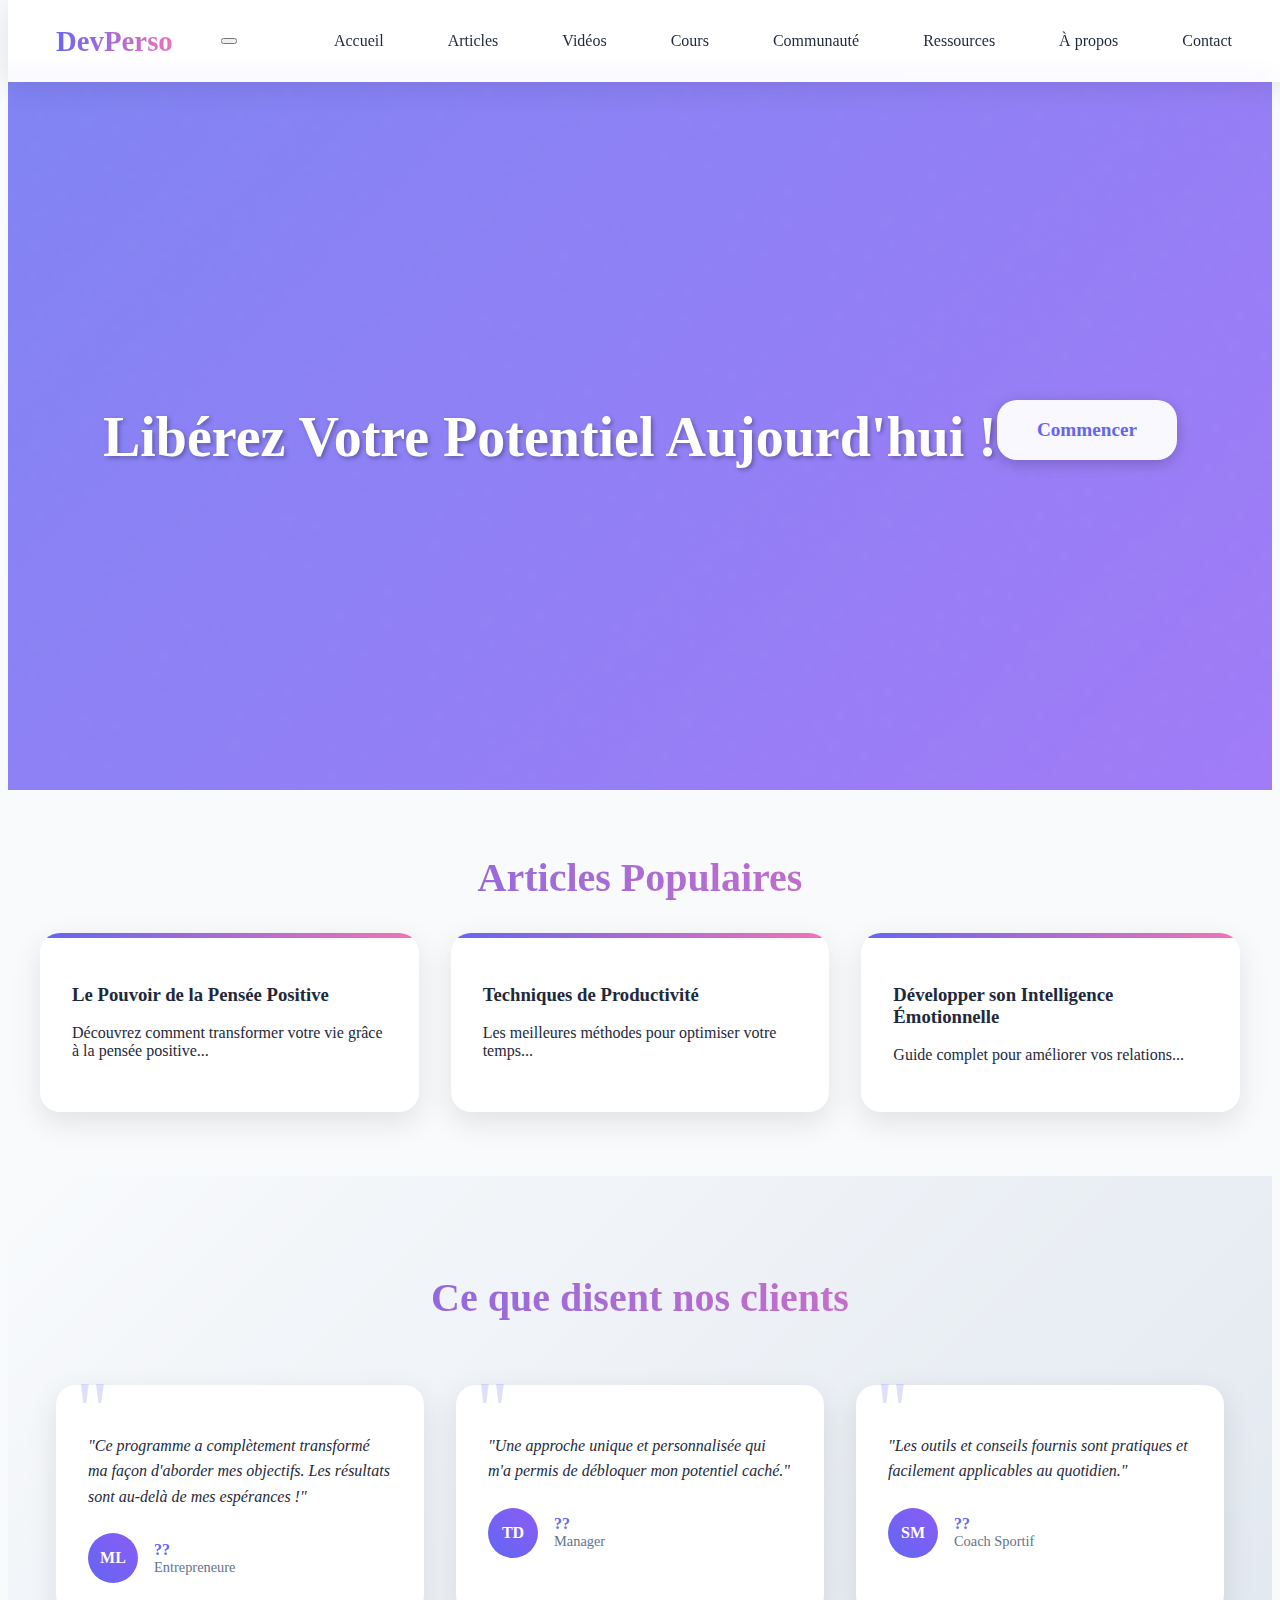
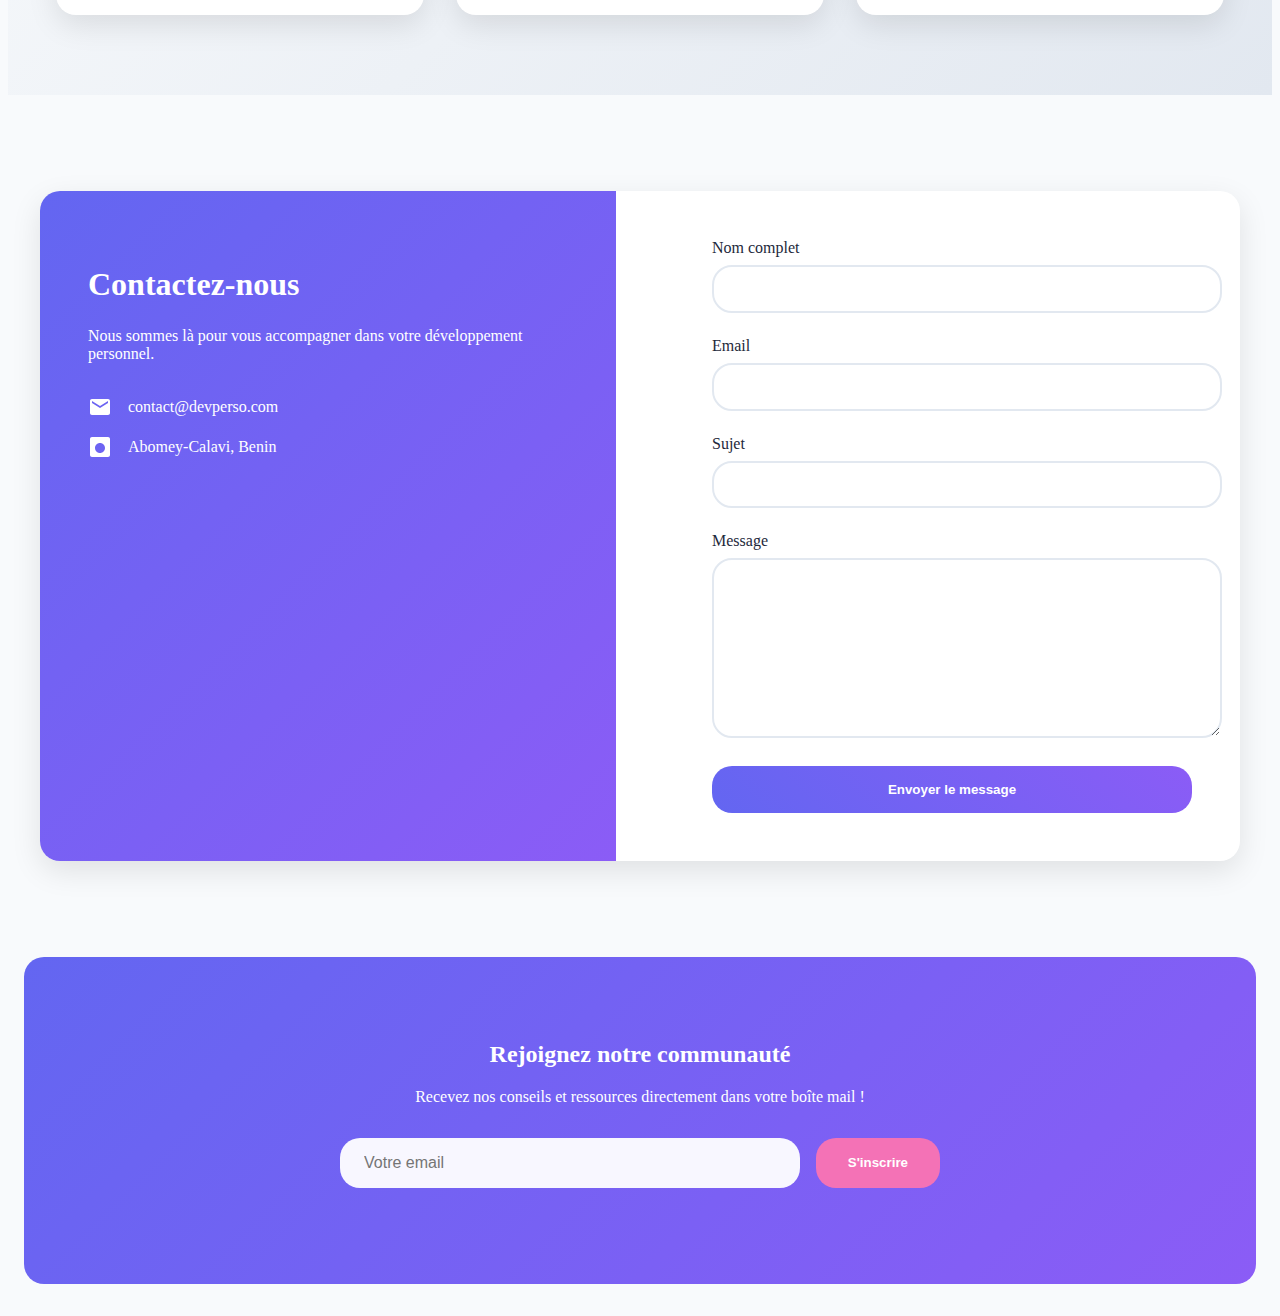
==== index.html @ 4ddbb0eb "Update and rename Fich.html to index.html" ====
<!DOCTYPE html>
<html lang="fr">
<head>
    <meta charset="UTF-8">
    <meta name="viewport" content="width=device-width, initial-scale=1.0">
    <title>Développement Personnel - Unique</title>
    <link rel="stylesheet" type="text/css" href="Style.css">
    <script type="Script.js" defer=""></script>
</head>
<body>
    <header>
        <div class="header-content">
            <a href="#" class="logo">DevPerso</a>
            <button class="hamburger">
                <span></span>
                <span></span>
                <span></span>
            </button>
            <nav>
                <ul>
                    <li><a href="#">Accueil</a></li>
                    <li><a href="#">Articles</a></li>
                    <li><a href="#">Vidéos</a></li>
                    <li><a href="#">Cours</a></li>
                    <li><a href="#">Communauté</a></li>
                    <li><a href="#">Ressources</a></li>
                    <li><a href="#">À propos</a></li>
                    <li><a href="#">Contact</a></li>
                </ul>
            </nav>
        </div>
    </header>

    <main>
        <section class="banner">
            <h1>Libérez Votre Potentiel Aujourd'hui !</h1>
            <a href="#" class="cta-button">Commencer</a>
        </section>

        <section class="featured-section">
            <h2>Articles Populaires</h2>
            <div class="featured-grid">
                <article class="featured-item">
                    <h3>Le Pouvoir de la Pensée Positive</h3>
                    <p>Découvrez comment transformer votre vie grâce à la pensée positive...</p>
                </article>
                <article class="featured-item">
                    <h3>Techniques de Productivité</h3>
                    <p>Les meilleures méthodes pour optimiser votre temps...</p>
                </article>
                <article class="featured-item">
                    <h3>Développer son Intelligence Émotionnelle</h3>
                    <p>Guide complet pour améliorer vos relations...</p>
                </article>
            </div>
        </section>

    </main>
    <!-- Skip Link for Keyboard Navigation -->
    <a href="#main-content" class="skip-link">Passer au contenu principal</a>

    <!-- Previous header and banner content -->

    <main id="main-content">
        <!-- Previous sections -->

        <!-- Testimonials Section -->
        <section class="testimonials" aria-label="Témoignages">
            <div class="testimonials-container">
                <h2>Ce que disent nos clients</h2>
                <div class="testimonials-grid">
                    <article class="testimonial-card">
                        <p class="testimonial-content">
                            "Ce programme a complètement transformé ma façon d'aborder mes objectifs. Les résultats sont au-delà de mes espérances !"
                        </p>
                        <div class="testimonial-author">
                            <div class="author-avatar">ML</div>
                            <div class="author-info">
                                <h4>??</h4>
                                <p>Entrepreneure</p>
                            </div>
                        </div>
                    </article>

                    <article class="testimonial-card">
                        <p class="testimonial-content">
                            "Une approche unique et personnalisée qui m'a permis de débloquer mon potentiel caché."
                        </p>
                        <div class="testimonial-author">
                            <div class="author-avatar">TD</div>
                            <div class="author-info">
                                <h4>??</h4>
                                <p>Manager</p>
                            </div>
                        </div>
                    </article>

                    <article class="testimonial-card">
                        <p class="testimonial-content">
                            "Les outils et conseils fournis sont pratiques et facilement applicables au quotidien."
                        </p>
                        <div class="testimonial-author">
                            <div class="author-avatar">SM</div>
                            <div class="author-info">
                                <h4>??</h4>
                                <p>Coach Sportif</p>
                            </div>
                        </div>
                    </article>
                </div>
            </div>
        </section>

        <!-- Contact Section -->
        <section class="contact-section" aria-label="Contact">
            <div class="contact-container">
                <div class="contact-info">
                    <h2>Contactez-nous</h2>
                    <p>Nous sommes là pour vous accompagner dans votre développement personnel.</p>
                    
                    <div class="contact-details">
                        <div class="contact-item">
                            <svg aria-hidden="true" viewBox="0 0 24 24">
                                <path d="M20 4H4c-1.1 0-1.99.9-1.99 2L2 18c0 1.1.9 2 2 2h16c1.1 0 2-.9 2-2V6c0-1.1-.9-2-2-2zm0 4l-8 5-8-5V6l8 5 8-5v2z"/>
                            </svg>
                            <span>contact@devperso.com</span>
                        </div>
                        <div class="contact-item">
                            <svg aria-hidden="true" viewBox="0 0 24 24">
                                <path d="M20 2H4c-1.1 0-2 .9-2 2v16c0 1.1.9 2 2 2h16c1.1 0 2-.9 2-2V4c0-1.1-.9-2-2-2zm-8 16c-2.8 0-5-2.2-5-5s2.2-5 5-5 5 2.2 5 5-2.2 5-5 5z"/>
                            </svg>
                            <span>Abomey-Calavi, Benin</span>
                        </div>
                    </div>
                </div>

                <form class="contact-form" action="#" method="POST">
                    <div class="form-group">
                        <label for="name">Nom complet</label>
                        <input type="text" id="name" name="name" required 
                               aria-required="true">
                    </div>
                    
                    <div class="form-group">
                        <label for="email">Email</label>
                        <input type="email" id="email" name="email" required 
                               aria-required="true">
                    </div>

                    <div class="form-group">
                        <label for="subject">Sujet</label>
                        <input type="text" id="subject" name="subject" required 
                               aria-required="true">
                    </div>

                    <div class="form-group">
                        <label for="message">Message</label>
                        <textarea id="message" name="message" required 
                                  aria-required="true"></textarea>
                    </div>

                    <button type="submit" class="submit-btn">Envoyer le message</button>
                </form>
            </div>
        </section>
    </main>
    <section class="newsletter">
            <h2>Rejoignez notre communauté</h2>
            <p>Recevez nos conseils et ressources directement dans votre boîte mail !</p>
            <form>
                <input type="email" placeholder="Votre email">
                <button type="submit">S'inscrire</button>
            </form>
        </section>
</body>
</html>
---- Style.css ----
{
            margin: 0;
            padding: 0;
            box-sizing: border-box;
            font-family: 'Segoe UI', Tahoma, Geneva, Verdana, sans-serif;
        }

        :root {
            --primary-color: #6366f1;
            --secondary-color: #8b5cf6;
            --accent-color: #f472b6;
            --border-radius: 20px;
        }

        body {
            background-color: #f8fafc;
            color: #1e293b;
        }

        /* Header styles */
        header {
            background: rgba(255, 255, 255, 0.95);
            backdrop-filter: blur(10px);
            box-shadow: 0 4px 30px rgba(0, 0, 0, 0.1);
            position: fixed;
            width: 100%;
            top: 0;
            z-index: 1000;
        }

        .header-content {
            max-width: 1200px;
            margin: 0 auto;
            padding: 1rem;
            display: flex;
            justify-content: space-between;
            align-items: center;
        }

        .logo {
            font-size: 1.8rem;
            font-weight: bold;
            background: linear-gradient(to right, var(--primary-color), var(--accent-color));
            -webkit-background-clip: text;
            color: transparent;
            text-decoration: none;
            padding: 0.5rem;
            border-radius: var(--border-radius);
        }

        nav ul {
            display: flex;
            list-style: none;
            gap: 2rem;
        }

        nav ul li a {
            text-decoration: none;
            color: #1e293b;
            font-weight: 500;
            padding: 0.5rem 1rem;
            border-radius: var(--border-radius);
            transition: all 0.3s ease;
        }

        nav ul li a:hover {
            background: linear-gradient(45deg, var(--primary-color), var(--secondary-color));
            color: white;
        }

        /* Banner styles */
        .banner {
            margin-top: 70px;
            min-height: 80vh;
            background: 
                linear-gradient(135deg, rgba(99, 102, 241, 0.8), rgba(139, 92, 246, 0.8)),
                url("data:image/svg+xml,%3Csvg width='100' height='100' viewBox='0 0 100 100' xmlns='http://www.w3.org/2000/svg'%3E%3Cpath d='M11 18c3.866 0 7-3.134 7-7s-3.134-7-7-7-7 3.134-7 7 3.134 7 7 7zm48 25c3.866 0 7-3.134 7-7s-3.134-7-7-7-7 3.134-7 7 3.134 7 7 7zm-43-7c1.657 0 3-1.343 3-3s-1.343-3-3-3-3 1.343-3 3 1.343 3 3 3zm63 31c1.657 0 3-1.343 3-3s-1.343-3-3-3-3 1.343-3 3 1.343 3 3 3zM34 90c1.657 0 3-1.343 3-3s-1.343-3-3-3-3 1.343-3 3 1.343 3 3 3zm56-76c1.657 0 3-1.343 3-3s-1.343-3-3-3-3 1.343-3 3 1.343 3 3 3zM12 86c2.21 0 4-1.79 4-4s-1.79-4-4-4-4 1.79-4 4 1.79 4 4 4zm28-65c2.21 0 4-1.79 4-4s-1.79-4-4-4-4 1.79-4 4 1.79 4 4 4zm23-11c2.76 0 5-2.24 5-5s-2.24-5-5-5-5 2.24-5 5 2.24 5 5 5zm-6 60c2.21 0 4-1.79 4-4s-1.79-4-4-4-4 1.79-4 4 1.79 4 4 4zm29 22c2.76 0 5-2.24 5-5s-2.24-5-5-5-5 2.24-5 5 2.24 5 5 5zM32 63c2.76 0 5-2.24 5-5s-2.24-5-5-5-5 2.24-5 5 2.24 5 5 5zm57-13c2.76 0 5-2.24 5-5s-2.24-5-5-5-5 2.24-5 5 2.24 5 5 5zm-9-21c1.105 0 2-.895 2-2s-.895-2-2-2-2 .895-2 2 .895 2 2 2zM60 91c1.105 0 2-.895 2-2s-.895-2-2-2-2 .895-2 2 .895 2 2 2zM35 41c1.105 0 2-.895 2-2s-.895-2-2-2-2 .895-2 2 .895 2 2 2z' fill='%23ffffff' fill-opacity='0.1'/%3E%3C/svg%3E");
            display: flex;
            align-items: center;
            justify-content: center;
            text-align: center;
            color: white;
            position: relative;
            overflow: hidden;
        }

        .banner::before {
            content: '';
            position: absolute;
            width: 200%;
            height: 200%;
            background: url("data:image/svg+xml,%3Csvg width='100' height='100' viewBox='0 0 100 100' xmlns='http://www.w3.org/2000/svg'%3E%3Cpath d='M11 18c3.866 0 7-3.134 7-7s-3.134-7-7-7-7 3.134-7 7 3.134 7 7 7zm48 25c3.866 0 7-3.134 7-7s-3.134-7-7-7-7 3.134-7 7 3.134 7 7 7zm-43-7c1.657 0 3-1.343 3-3s-1.343-3-3-3-3 1.343-3 3 1.343 3 3 3zm63 31c1.657 0 3-1.343 3-3s-1.343-3-3-3-3 1.343-3 3 1.343 3 3 3zM34 90c1.657 0 3-1.343 3-3s-1.343-3-3-3-3 1.343-3 3 1.343 3 3 3zm56-76c1.657 0 3-1.343 3-3s-1.343-3-3-3-3 1.343-3 3 1.343 3 3 3zM12 86c2.21 0 4-1.79 4-4s-1.79-4-4-4-4 1.79-4 4 1.79 4 4 4zm28-65c2.21 0 4-1.79 4-4s-1.79-4-4-4-4 1.79-4 4 1.79 4 4 4zm23-11c2.76 0 5-2.24 5-5s-2.24-5-5-5-5 2.24-5 5 2.24 5 5 5zm-6 60c2.21 0 4-1.79 4-4s-1.79-4-4-4-4 1.79-4 4 1.79 4 4 4zm29 22c2.76 0 5-2.24 5-5s-2.24-5-5-5-5 2.24-5 5 2.24 5 5 5zM32 63c2.76 0 5-2.24 5-5s-2.24-5-5-5-5 2.24-5 5 2.24 5 5 5zm57-13c2.76 0 5-2.24 5-5s-2.24-5-5-5-5 2.24-5 5 2.24 5 5 5zm-9-21c1.105 0 2-.895 2-2s-.895-2-2-2-2 .895-2 2 .895 2 2 2zM60 91c1.105 0 2-.895 2-2s-.895-2-2-2-2 .895-2 2 .895 2 2 2zM35 41c1.105 0 2-.895 2-2s-.895-2-2-2-2 .895-2 2 .895 2 2 2z' fill='%23ffffff' fill-opacity='0.1'/%3E%3C/svg%3E");
            animation: backgroundScroll 60s linear infinite;
            opacity: 0.1;
        }

        @keyframes backgroundScroll {
            0% { transform: translate(0, 0); }
            100% { transform: translate(-50%, -50%); }
        }

        .banner-content {
            position: relative;
            z-index: 1;
            padding: 2rem;
        }

        .banner h1 {
            font-size: 3.5rem;
            margin-bottom: 1.5rem;
            text-shadow: 2px 2px 4px rgba(0, 0, 0, 0.3);
        }

        .cta-button {
            display: inline-block;
            padding: 1.2rem 2.5rem;
            background: rgba(255, 255, 255, 0.95);
            color: var(--primary-color);
            text-decoration: none;
            border-radius: var(--border-radius);
            font-weight: bold;
            font-size: 1.2rem;
            transition: all 0.3s ease;
            box-shadow: 0 4px 15px rgba(0, 0, 0, 0.2);
        }

        .cta-button:hover {
            transform: translateY(-3px);
            box-shadow: 0 6px 20px rgba(0, 0, 0, 0.3);
        }

        /* Featured sections */
        .featured-section {
            max-width: 1200px;
            margin: 4rem auto;
            padding: 0 1rem;
        }

        .featured-section h2 {
            text-align: center;
            font-size: 2.5rem;
            margin-bottom: 2rem;
            background: linear-gradient(to right, var(--primary-color), var(--accent-color));
            -webkit-background-clip: text;
            color: transparent;
        }

        .featured-grid {
            display: grid;
            grid-template-columns: repeat(auto-fit, minmax(300px, 1fr));
            gap: 2rem;
        }

        .featured-item {
            background: white;
            padding: 2rem;
            border-radius: var(--border-radius);
            box-shadow: 0 10px 30px rgba(0, 0, 0, 0.1);
            transition: all 0.3s ease;
            position: relative;
            overflow: hidden;
        }

        .featured-item::before {
            content: '';
            position: absolute;
            top: 0;
            left: 0;
            width: 100%;
            height: 5px;
            background: linear-gradient(to right, var(--primary-color), var(--accent-color));
        }

        .featured-item:hover {
            transform: translateY(-5px);
            box-shadow: 0 15px 40px rgba(0, 0, 0, 0.15);
        }

        /* Newsletter section */
        .newsletter {
            background: linear-gradient(135deg, var(--primary-color), var(--secondary-color));
            padding: 4rem 1rem;
            text-align: center;
            color: white;
            border-radius: var(--border-radius);
            margin: 2rem auto;
            max-width: 1200px;
        }

        .newsletter form {
            max-width: 600px;
            margin: 2rem auto;
            display: flex;
            gap: 1rem;
            padding: 0 1rem;
        }

        .newsletter input[type="email"] {
            flex: 1;
            padding: 1rem 1.5rem;
            border: none;
            border-radius: var(--border-radius);
            font-size: 1rem;
            background: rgba(255, 255, 255, 0.95);
        }

        .newsletter button {
            padding: 1rem 2rem;
            background: var(--accent-color);
            color: white;
            border: none;
            border-radius: var(--border-radius);
            cursor: pointer;
            font-weight: bold;
            transition: all 0.3s ease;
        }

        .newsletter button:hover {
            transform: scale(1.05);
            background: #e11d48;
        }

        /* Responsive design */
        @media (max-width: 768px) {
            .banner h1 {
                font-size: 2.5rem;
            }

            .newsletter form {
                flex-direction: column;
            }

            .featured-grid {
                grid-template-columns: 1fr;
            }

            nav ul {
                display: none;
            }
        }

        @media (max-width: 480px) {
            .banner h1 {
                font-size: 2rem;
            }

            .cta-button {
                padding: 1rem 2rem;
                font-size: 1rem;
            }
        }
        /* Testimonials Section */
        .testimonials {
            background: linear-gradient(135deg, #f8fafc, #e2e8f0);
            padding: 4rem 1rem;
            margin: 4rem 0;
        }

        .testimonials-container {
            max-width: 1200px;
            margin: 0 auto;
        }

        .testimonials h2 {
            text-align: center;
            font-size: 2.5rem;
            margin-bottom: 3rem;
            background: linear-gradient(to right, var(--primary-color), var(--accent-color));
            -webkit-background-clip: text;
            color: transparent;
        }

        .testimonials-grid {
            display: grid;
            grid-template-columns: repeat(auto-fit, minmax(300px, 1fr));
            gap: 2rem;
            padding: 1rem;
        }

        .testimonial-card {
            background: white;
            border-radius: var(--border-radius);
            padding: 2rem;
            box-shadow: 0 10px 30px rgba(0, 0, 0, 0.1);
            transition: transform 0.3s ease;
            position: relative;
        }

        .testimonial-card:hover {
            transform: translateY(-5px);
        }

        .testimonial-card::before {
            content: '"';
            position: absolute;
            top: -20px;
            left: 20px;
            font-size: 5rem;
            color: var(--primary-color);
            opacity: 0.2;
            font-family: serif;
        }

        .testimonial-content {
            margin-bottom: 1.5rem;
            font-style: italic;
            line-height: 1.6;
        }

        .testimonial-author {
            display: flex;
            align-items: center;
            gap: 1rem;
        }

        .author-avatar {
            width: 50px;
            height: 50px;
            border-radius: 50%;
            background: linear-gradient(45deg, var(--primary-color), var(--secondary-color));
            display: flex;
            align-items: center;
            justify-content: center;
            color: white;
            font-weight: bold;
        }

        .author-info h4 {
            margin: 0;
            color: var(--primary-color);
        }

        .author-info p {
            margin: 0;
            font-size: 0.9rem;
            color: #64748b;
        }

        /* Contact Form Section */
        .contact-section {
            max-width: 1200px;
            margin: 4rem auto;
            padding: 2rem 1rem;
        }

        .contact-container {
            display: grid;
            grid-template-columns: 1fr 1fr;
            gap: 3rem;
            background: white;
            border-radius: var(--border-radius);
            overflow: hidden;
            box-shadow: 0 10px 30px rgba(0, 0, 0, 0.1);
        }

        .contact-info {
            padding: 3rem;
            background: linear-gradient(135deg, var(--primary-color), var(--secondary-color));
            color: white;
        }

        .contact-info h2 {
            font-size: 2rem;
            margin-bottom: 1.5rem;
        }

        .contact-details {
            margin-top: 2rem;
        }

        .contact-item {
            display: flex;
            align-items: center;
            gap: 1rem;
            margin-bottom: 1rem;
        }

        .contact-item svg {
            width: 24px;
            height: 24px;
            fill: white;
        }

        .contact-form {
            padding: 3rem;
        }

        .form-group {
            margin-bottom: 1.5rem;
        }

        .form-group label {
            display: block;
            margin-bottom: 0.5rem;
            color: #1e293b;
            font-weight: 500;
        }

        .form-group input,
        .form-group textarea {
            width: 100%;
            padding: 0.8rem;
            border: 2px solid #e2e8f0;
            border-radius: var(--border-radius);
            transition: border-color 0.3s ease;
            font-size: 1rem;
        }

        .form-group input:focus,
        .form-group textarea:focus {
            outline: none;
            border-color: var(--primary-color);
        }

        .form-group textarea {
            height: 150px;
            resize: vertical;
        }

        .submit-btn {
            background: linear-gradient(45deg, var(--primary-color), var(--secondary-color));
            color: white;
            padding: 1rem 2rem;
            border: none;
            border-radius: var(--border-radius);
            cursor: pointer;
            font-weight: bold;
            transition: transform 0.3s ease;
            width: 100%;
        }

        .submit-btn:hover {
            transform: translateY(-2px);
        }

        /* Accessibility Improvements */
        :focus {
            outline: 3px solid var(--primary-color);
            outline-offset: 2px;
        }

        .skip-link {
            position: absolute;
            top: -40px;
            left: 0;
            background: var(--primary-color);
            color: white;
            padding: 8px;
            z-index: 1001;
            transition: top 0.3s ease;
        }

        .skip-link:focus {
            top: 0;
        }

        /* Responsive Design for new sections */
        @media (max-width: 768px) {
            .contact-container {
                grid-template-columns: 1fr;
            }

            .contact-info {
                padding: 2rem;
            }

            .contact-form {
                padding: 2rem;
            }

            .testimonials-grid {
                grid-template-columns: 1fr;
            }
        }

        /* High Contrast Mode */
        @media (prefers-contrast: high) {
            :root {
                --primary-color: #0000ff;
                --secondary-color: #800080;
                --accent-color: #ff0000;
            }

            body {
                background: white;
                color: black;
            }
        }

        /* Reduced Motion */
        @media (prefers-reduced-motion: reduce) {
            * {
                animation: none !important;
                transition: none !important;
            }
        }
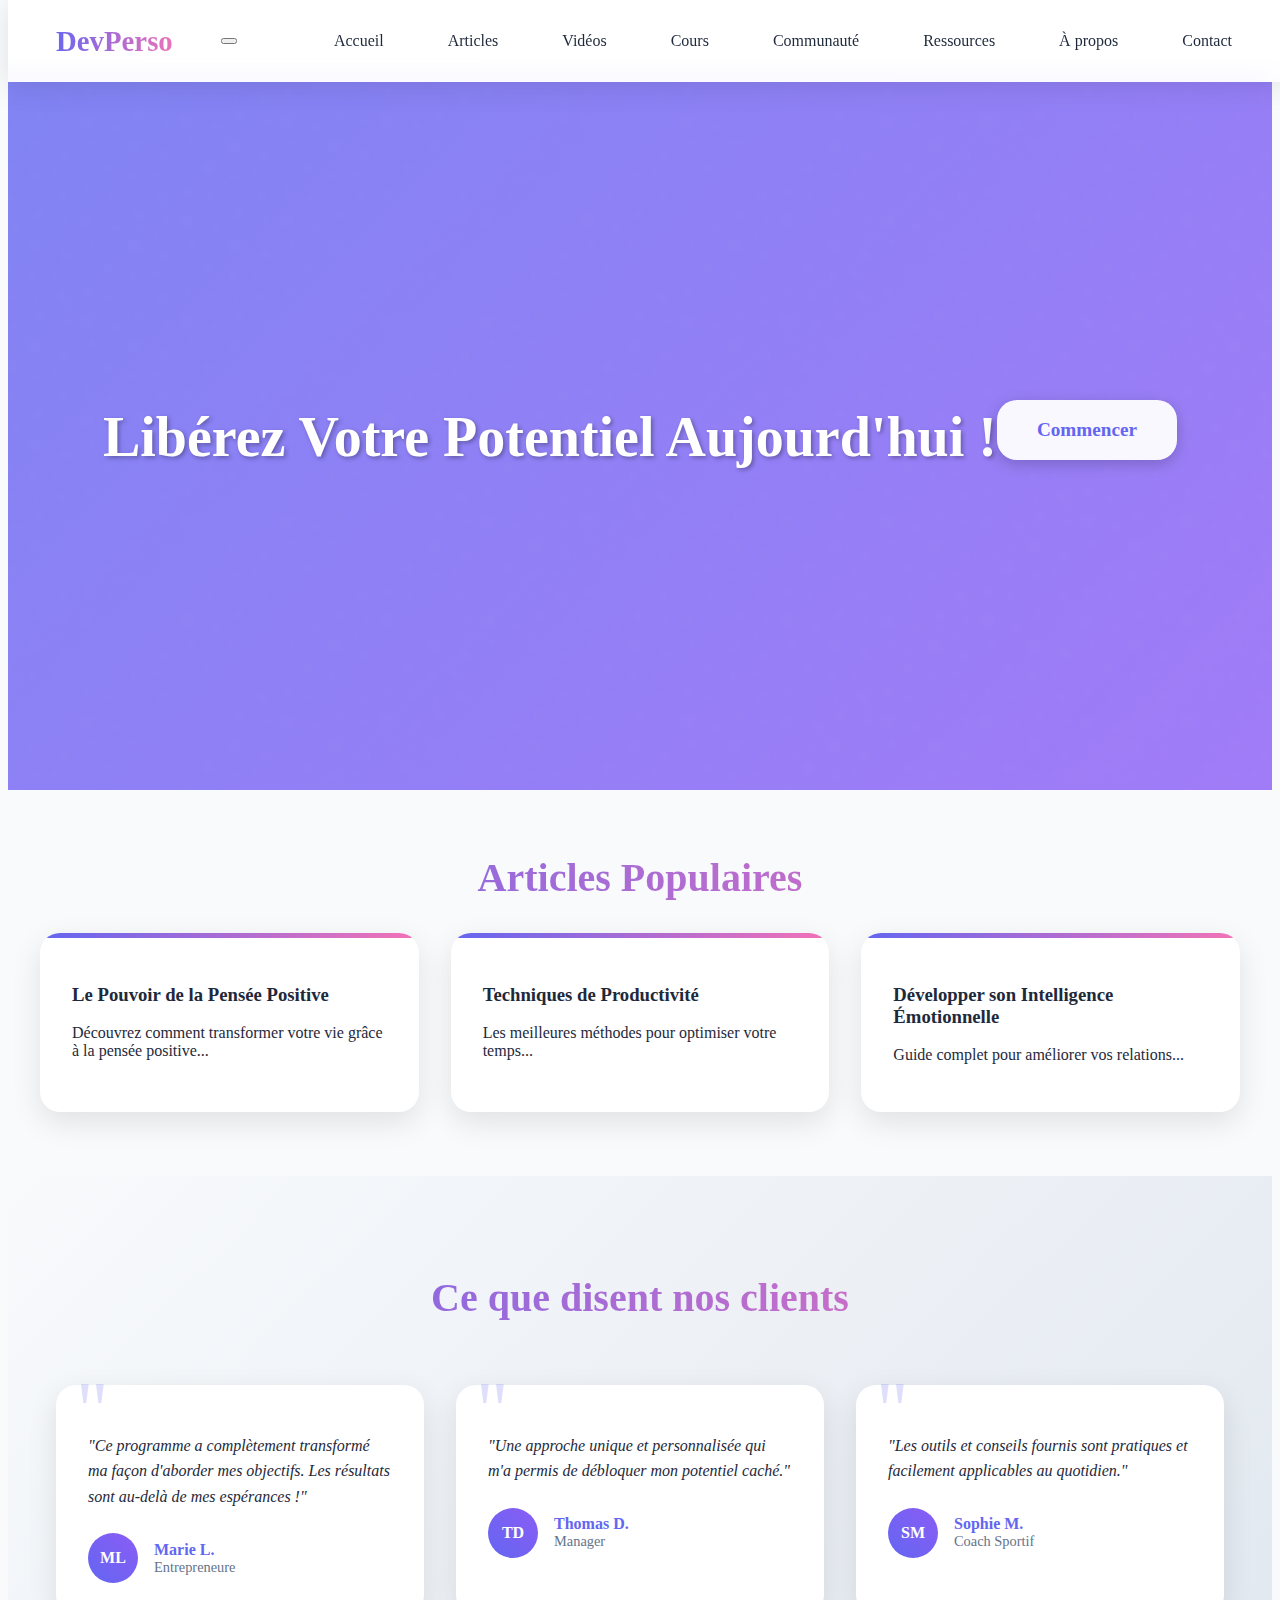
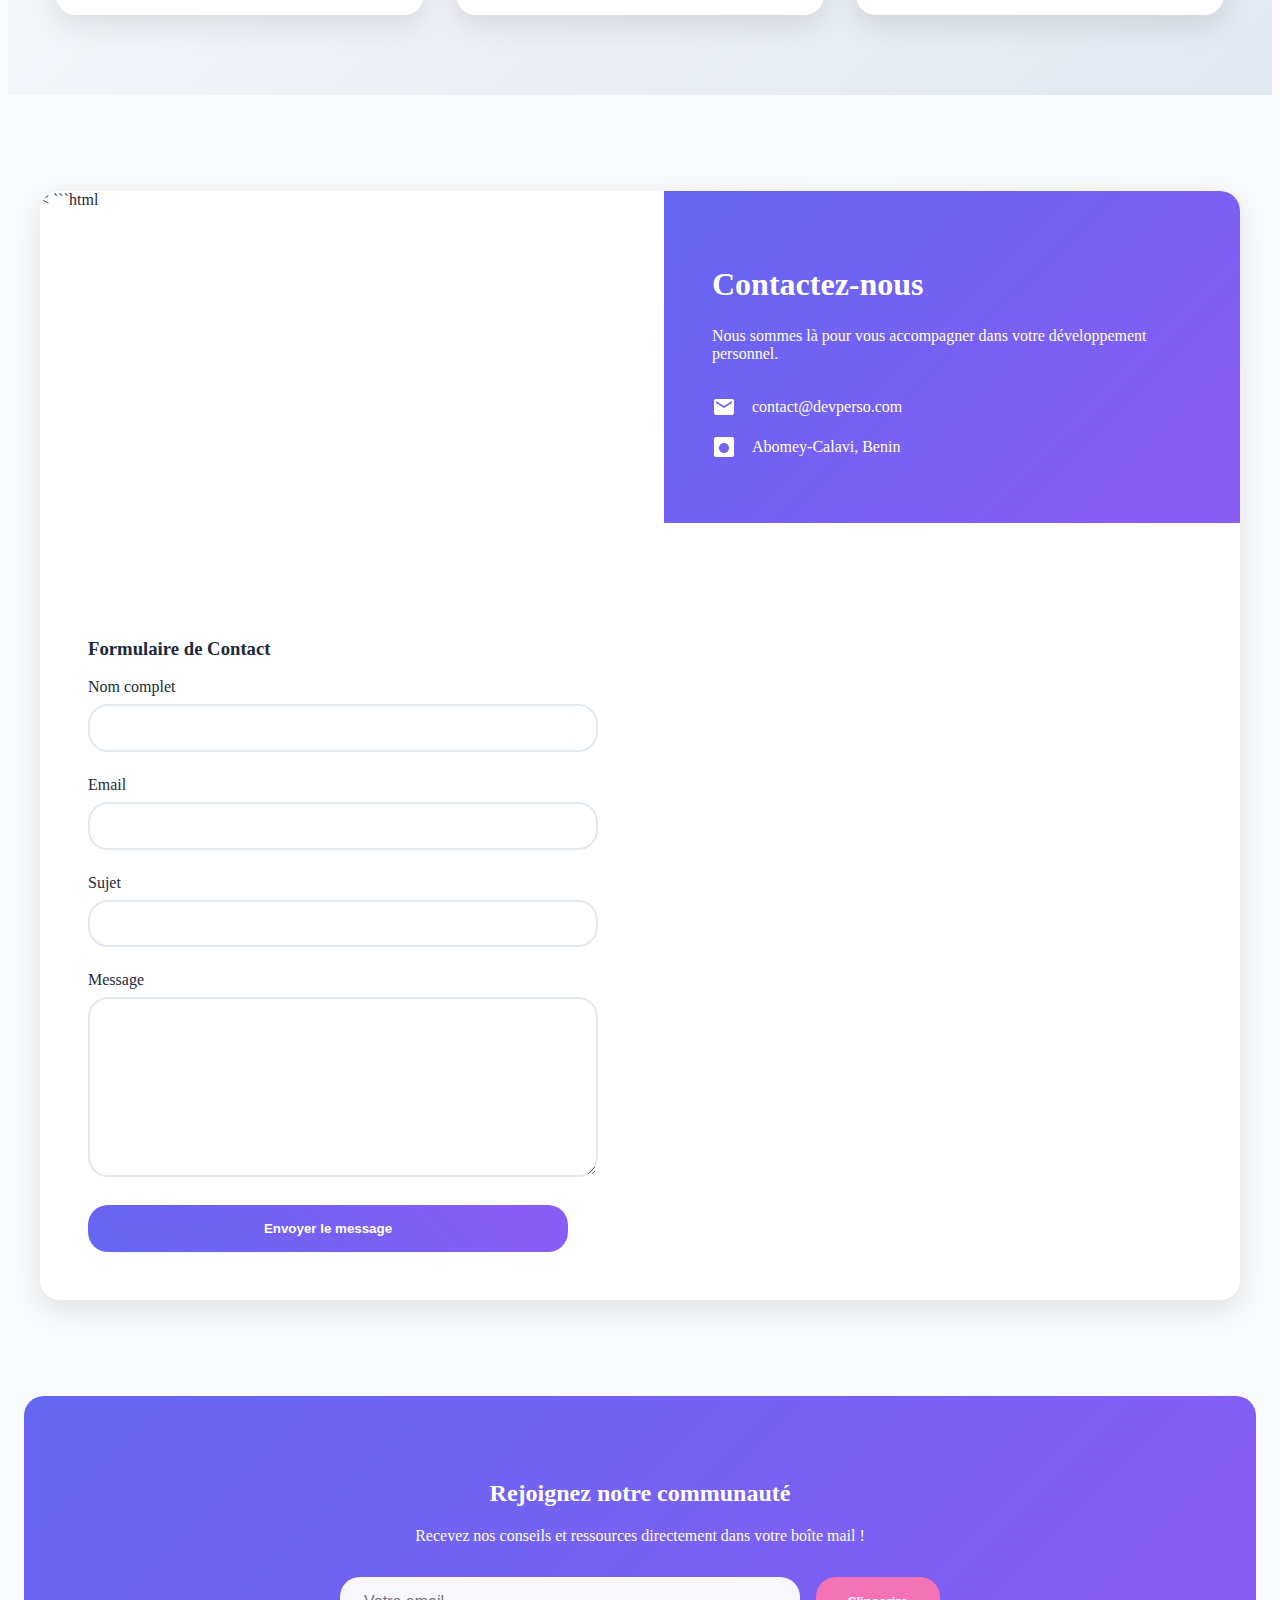
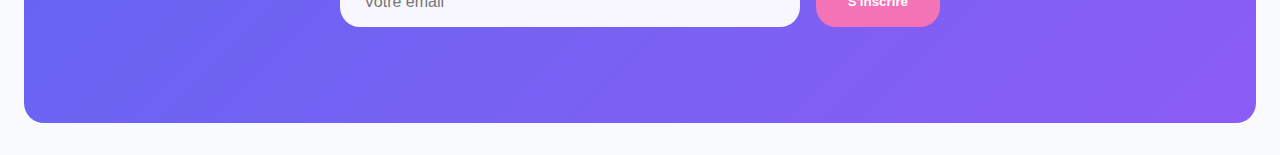
==== commit 0496f6ac: "Update index.html" ====
--- a/index.html
+++ b/index.html
@@ -3,15 +3,17 @@
 <head>
     <meta charset="UTF-8">
     <meta name="viewport" content="width=device-width, initial-scale=1.0">
+    <meta name="description" content="Développement Personnel - Libérez votre potentiel avec des articles, des vidéos et des ressources.">
+    <meta name="keywords" content="développement personnel, motivation, articles, vidéos, cours">
     <title>Développement Personnel - Unique</title>
     <link rel="stylesheet" type="text/css" href="Style.css">
-    <script type="Script.js" defer=""></script>
+    <script type="text/javascript" src="Script.js" defer></script>
 </head>
 <body>
     <header>
         <div class="header-content">
             <a href="#" class="logo">DevPerso</a>
-            <button class="hamburger">
+            <button class="hamburger" aria-label="Menu">
                 <span></span>
                 <span></span>
                 <span></span>
@@ -31,13 +33,13 @@
         </div>
     </header>
 
-    <main>
-        <section class="banner">
+    <main id="main-content">
+        <section class="banner" aria-label="Bannière">
             <h1>Libérez Votre Potentiel Aujourd'hui !</h1>
             <a href="#" class="cta-button">Commencer</a>
         </section>
 
-        <section class="featured-section">
+        <section class="featured-section" aria-label="Articles Populaires">
             <h2>Articles Populaires</h2>
             <div class="featured-grid">
                 <article class="featured-item">
@@ -55,16 +57,6 @@
             </div>
         </section>
 
-    </main>
-    <!-- Skip Link for Keyboard Navigation -->
-    <a href="#main-content" class="skip-link">Passer au contenu principal</a>
-
-    <!-- Previous header and banner content -->
-
-    <main id="main-content">
-        <!-- Previous sections -->
-
-        <!-- Testimonials Section -->
         <section class="testimonials" aria-label="Témoignages">
             <div class="testimonials-container">
                 <h2>Ce que disent nos clients</h2>
@@ -76,7 +68,7 @@
                         <div class="testimonial-author">
                             <div class="author-avatar">ML</div>
                             <div class="author-info">
-                                <h4>??</h4>
+                                <h4>Marie L.</h4>
                                 <p>Entrepreneure</p>
                             </div>
                         </div>
@@ -89,7 +81,7 @@
                         <div class="testimonial-author">
                             <div class="author-avatar">TD</div>
                             <div class="author-info">
-                                <h4>??</h4>
+                                <h4>Thomas D.</h4>
                                 <p>Manager</p>
                             </div>
                         </div>
@@ -102,7 +94,7 @@
                         <div class="testimonial-author">
                             <div class="author-avatar">SM</div>
                             <div class="author-info">
-                                <h4>??</h4>
+                                <h4>Sophie M.</h4>
                                 <p>Coach Sportif</p>
                             </div>
                         </div>
@@ -111,9 +103,9 @@
             </div>
         </section>
 
-        <!-- Contact Section -->
         <section class="contact-section" aria-label="Contact">
             <div class="contact-container">
+                < ```html
                 <div class="contact-info">
                     <h2>Contactez-nous</h2>
                     <p>Nous sommes là pour vous accompagner dans votre développement personnel.</p>
@@ -134,29 +126,26 @@
                     </div>
                 </div>
 
-                <form class="contact-form" action="#" method="POST">
+                <form class="contact-form" action="#" method="POST" aria-labelledby="contact-form">
+                    <h3 id="contact-form">Formulaire de Contact</h3>
                     <div class="form-group">
                         <label for="name">Nom complet</label>
-                        <input type="text" id="name" name="name" required 
-                               aria-required="true">
+                        <input type="text" id="name" name="name" required aria-required="true">
                     </div>
                     
                     <div class="form-group">
                         <label for="email">Email</label>
-                        <input type="email" id="email" name="email" required 
-                               aria-required="true">
+                        <input type="email" id="email" name="email" required aria-required="true">
                     </div>
 
                     <div class="form-group">
                         <label for="subject">Sujet</label>
-                        <input type="text" id="subject" name="subject" required 
-                               aria-required="true">
+                        <input type="text" id="subject" name="subject" required aria-required="true">
                     </div>
 
                     <div class="form-group">
                         <label for="message">Message</label>
-                        <textarea id="message" name="message" required 
-                                  aria-required="true"></textarea>
+                        <textarea id="message" name="message" required aria-required="true"></textarea>
                     </div>
 
                     <button type="submit" class="submit-btn">Envoyer le message</button>
@@ -164,13 +153,13 @@
             </div>
         </section>
     </main>
-    <section class="newsletter">
-            <h2>Rejoignez notre communauté</h2>
-            <p>Recevez nos conseils et ressources directement dans votre boîte mail !</p>
-            <form>
-                <input type="email" placeholder="Votre email">
-                <button type="submit">S'inscrire</button>
-            </form>
-        </section>
+    <section class="newsletter" aria-label="Newsletter">
+        <h2>Rejoignez notre communauté</h2>
+        <p>Recevez nos conseils et ressources directement dans votre boîte mail !</p>
+        <form>
+            <input type="email" placeholder="Votre email" required aria-required="true">
+            <button type="submit">S'inscrire</button>
+        </form>
+    </section>
 </body>
 </html>
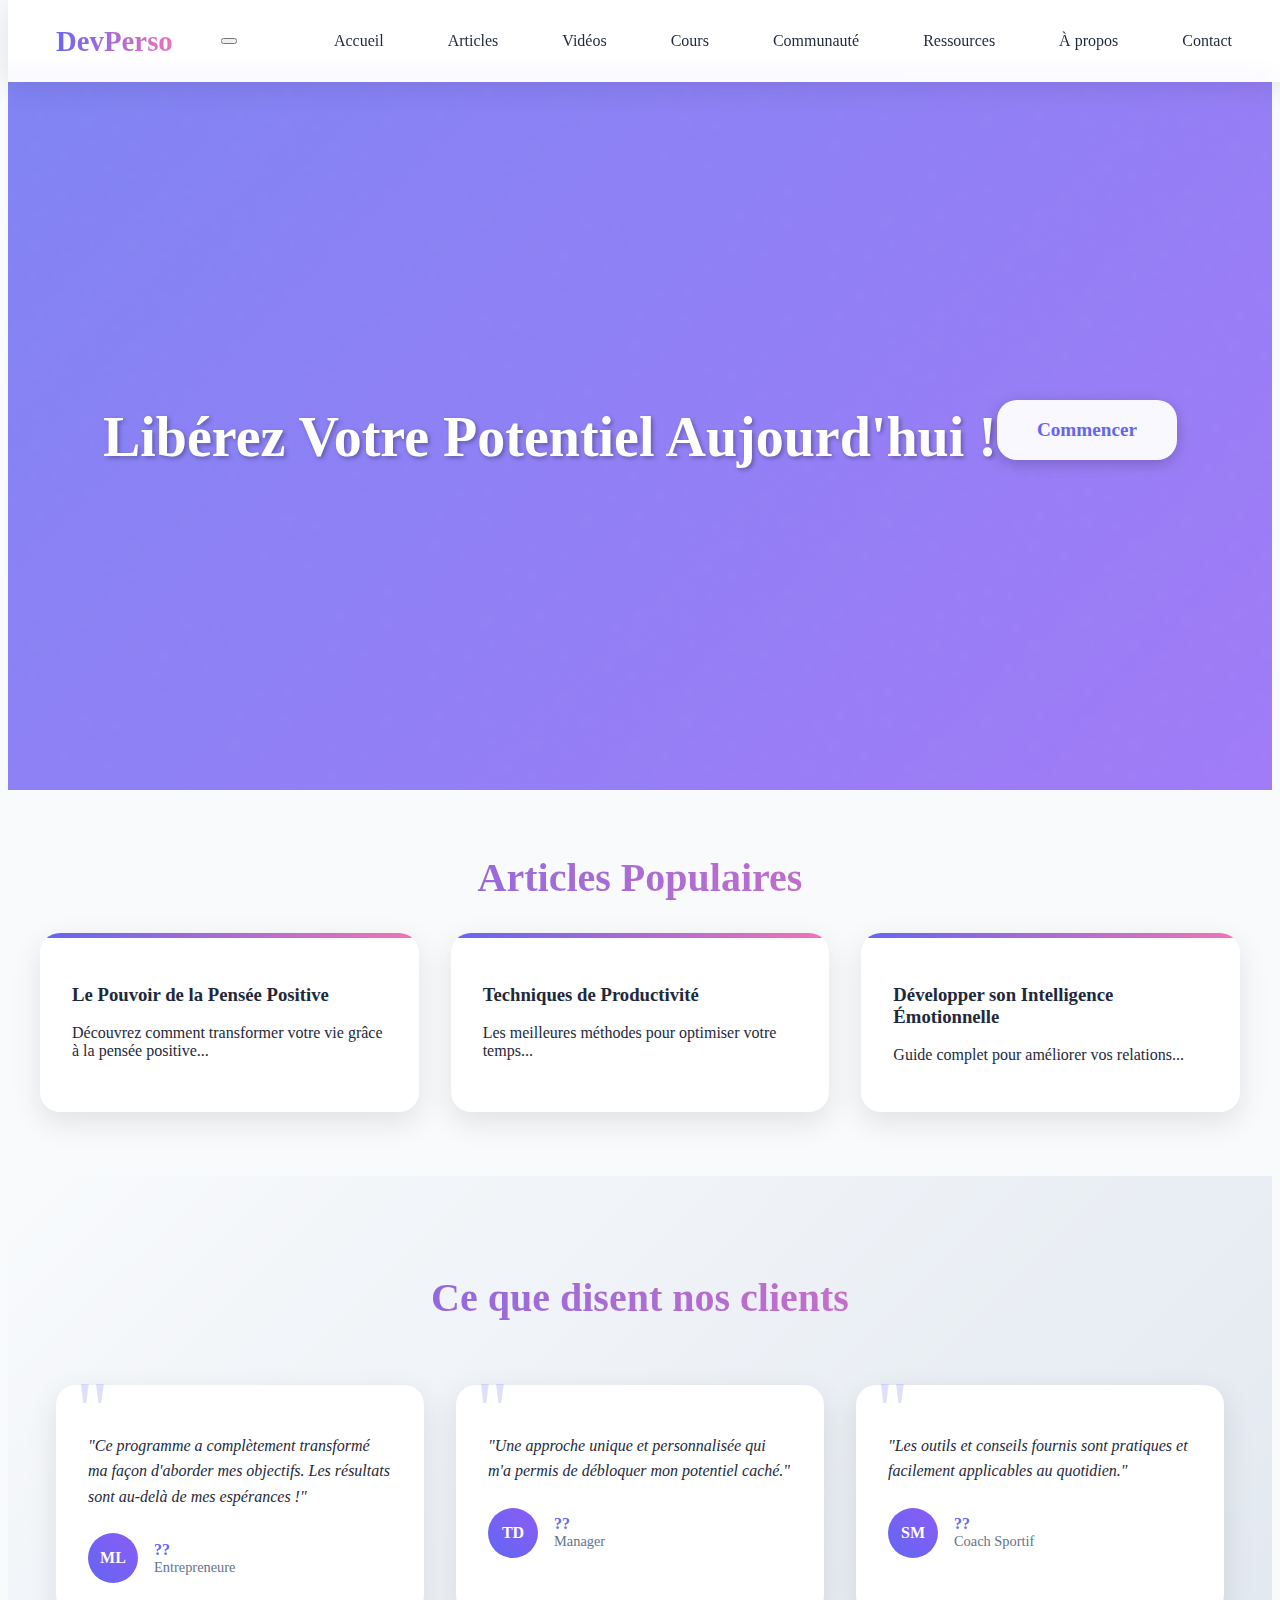
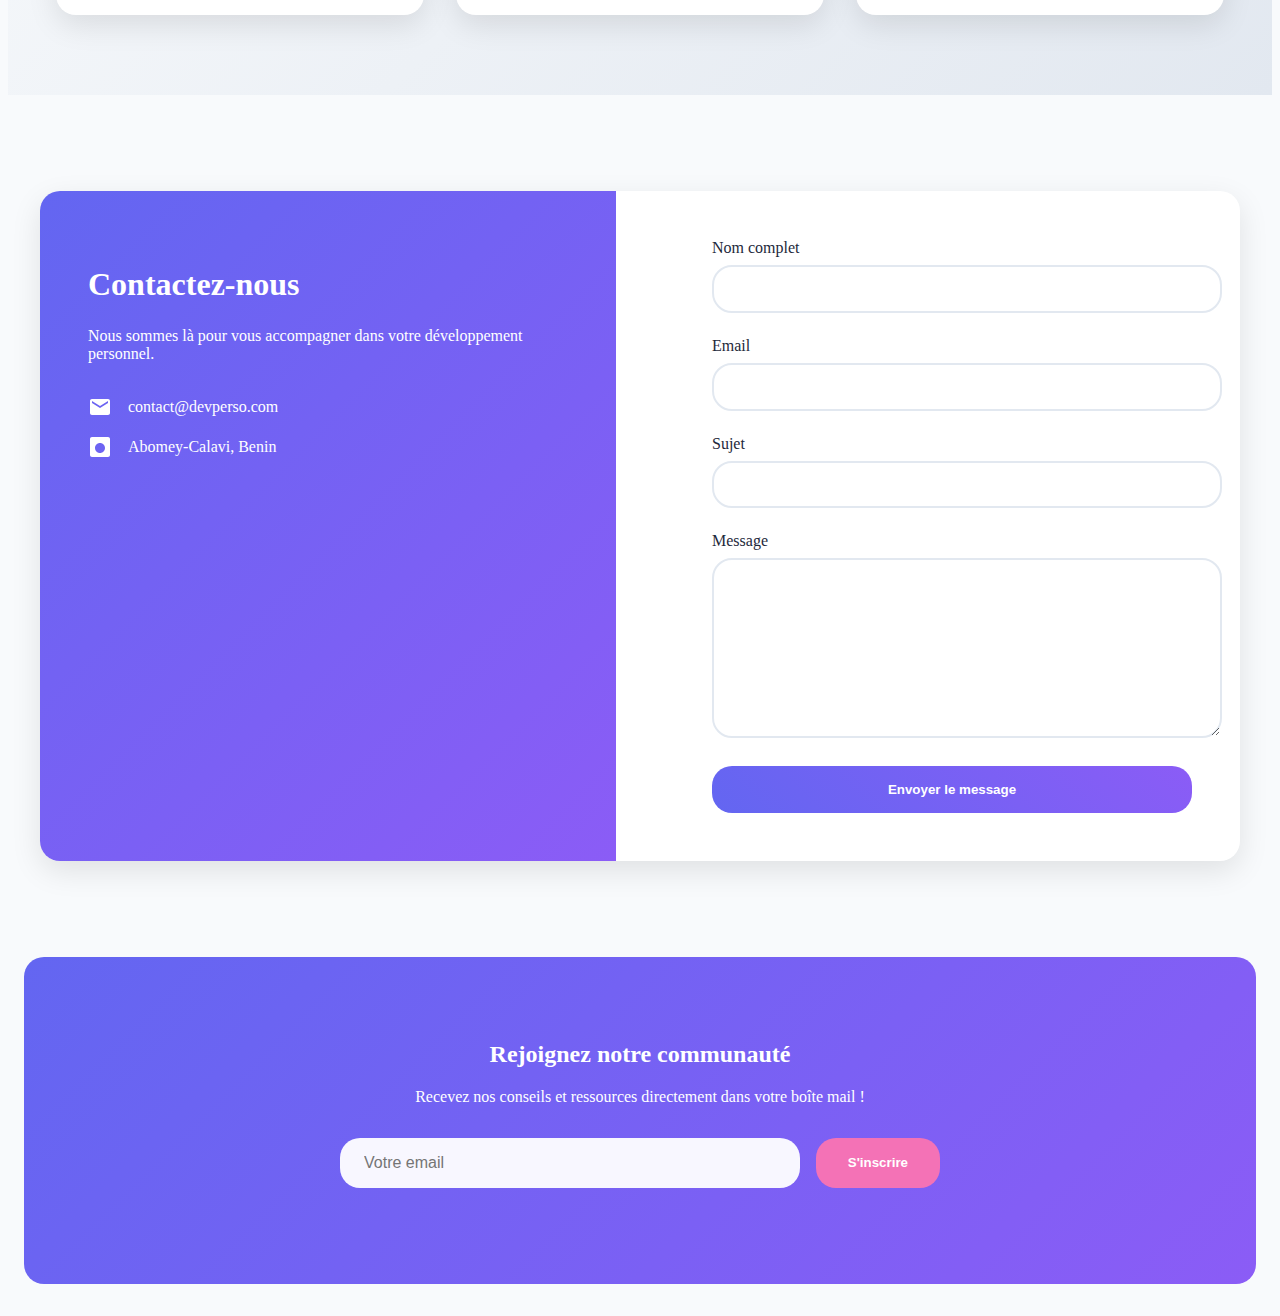
==== commit 3b557c64: "Update index.html" ====
--- a/index.html
+++ b/index.html
@@ -3,17 +3,15 @@
 <head>
     <meta charset="UTF-8">
     <meta name="viewport" content="width=device-width, initial-scale=1.0">
-    <meta name="description" content="Développement Personnel - Libérez votre potentiel avec des articles, des vidéos et des ressources.">
-    <meta name="keywords" content="développement personnel, motivation, articles, vidéos, cours">
     <title>Développement Personnel - Unique</title>
     <link rel="stylesheet" type="text/css" href="Style.css">
-    <script type="text/javascript" src="Script.js" defer></script>
+    <script type="Script.js" defer=""></script>
 </head>
 <body>
     <header>
         <div class="header-content">
             <a href="#" class="logo">DevPerso</a>
-            <button class="hamburger" aria-label="Menu">
+            <button class="hamburger">
                 <span></span>
                 <span></span>
                 <span></span>
@@ -33,13 +31,13 @@
         </div>
     </header>
 
-    <main id="main-content">
-        <section class="banner" aria-label="Bannière">
+    <main>
+        <section class="banner">
             <h1>Libérez Votre Potentiel Aujourd'hui !</h1>
             <a href="#" class="cta-button">Commencer</a>
         </section>
 
-        <section class="featured-section" aria-label="Articles Populaires">
+        <section class="featured-section">
             <h2>Articles Populaires</h2>
             <div class="featured-grid">
                 <article class="featured-item">
@@ -57,6 +55,16 @@
             </div>
         </section>
 
+    </main>
+    <!-- Skip Link for Keyboard Navigation -->
+    <a href="#main-content" class="skip-link">Passer au contenu principal</a>
+
+    <!-- Previous header and banner content -->
+
+    <main id="main-content">
+        <!-- Previous sections -->
+
+        <!-- Testimonials Section -->
         <section class="testimonials" aria-label="Témoignages">
             <div class="testimonials-container">
                 <h2>Ce que disent nos clients</h2>
@@ -68,7 +76,7 @@
                         <div class="testimonial-author">
                             <div class="author-avatar">ML</div>
                             <div class="author-info">
-                                <h4>Marie L.</h4>
+                                <h4>??</h4>
                                 <p>Entrepreneure</p>
                             </div>
                         </div>
@@ -81,7 +89,7 @@
                         <div class="testimonial-author">
                             <div class="author-avatar">TD</div>
                             <div class="author-info">
-                                <h4>Thomas D.</h4>
+                                <h4>??</h4>
                                 <p>Manager</p>
                             </div>
                         </div>
@@ -94,7 +102,7 @@
                         <div class="testimonial-author">
                             <div class="author-avatar">SM</div>
                             <div class="author-info">
-                                <h4>Sophie M.</h4>
+                                <h4>??</h4>
                                 <p>Coach Sportif</p>
                             </div>
                         </div>
@@ -103,9 +111,9 @@
             </div>
         </section>
 
+        <!-- Contact Section -->
         <section class="contact-section" aria-label="Contact">
             <div class="contact-container">
-                < ```html
                 <div class="contact-info">
                     <h2>Contactez-nous</h2>
                     <p>Nous sommes là pour vous accompagner dans votre développement personnel.</p>
@@ -126,26 +134,29 @@
                     </div>
                 </div>
 
-                <form class="contact-form" action="#" method="POST" aria-labelledby="contact-form">
-                    <h3 id="contact-form">Formulaire de Contact</h3>
+                <form class="contact-form" action="#" method="POST">
                     <div class="form-group">
                         <label for="name">Nom complet</label>
-                        <input type="text" id="name" name="name" required aria-required="true">
+                        <input type="text" id="name" name="name" required 
+                               aria-required="true">
                     </div>
                     
                     <div class="form-group">
                         <label for="email">Email</label>
-                        <input type="email" id="email" name="email" required aria-required="true">
+                        <input type="email" id="email" name="email" required 
+                               aria-required="true">
                     </div>
 
                     <div class="form-group">
                         <label for="subject">Sujet</label>
-                        <input type="text" id="subject" name="subject" required aria-required="true">
+                        <input type="text" id="subject" name="subject" required 
+                               aria-required="true">
                     </div>
 
                     <div class="form-group">
                         <label for="message">Message</label>
-                        <textarea id="message" name="message" required aria-required="true"></textarea>
+                        <textarea id="message" name="message" required 
+                                  aria-required="true"></textarea>
                     </div>
 
                     <button type="submit" class="submit-btn">Envoyer le message</button>
@@ -153,13 +164,13 @@
             </div>
         </section>
     </main>
-    <section class="newsletter" aria-label="Newsletter">
-        <h2>Rejoignez notre communauté</h2>
-        <p>Recevez nos conseils et ressources directement dans votre boîte mail !</p>
-        <form>
-            <input type="email" placeholder="Votre email" required aria-required="true">
-            <button type="submit">S'inscrire</button>
-        </form>
-    </section>
+    <section class="newsletter">
+            <h2>Rejoignez notre communauté</h2>
+            <p>Recevez nos conseils et ressources directement dans votre boîte mail !</p>
+            <form>
+                <input type="email" placeholder="Votre email">
+                <button type="submit">S'inscrire</button>
+            </form>
+        </section>
 </body>
 </html>
--- a/Style.css
+++ b/Style.css
@@ -1,3 +1,8 @@
+/* Ajout de styles pour améliorer l'accessibilité */
+:focus {
+    outline: 3px solid var(--primary-color);
+    outline-offset: 2px;
+}
 {
             margin: 0;
             padding: 0;
@@ -493,4 +498,4 @@
                 animation: none !important;
                 transition: none !important;
             }
-        }+        }
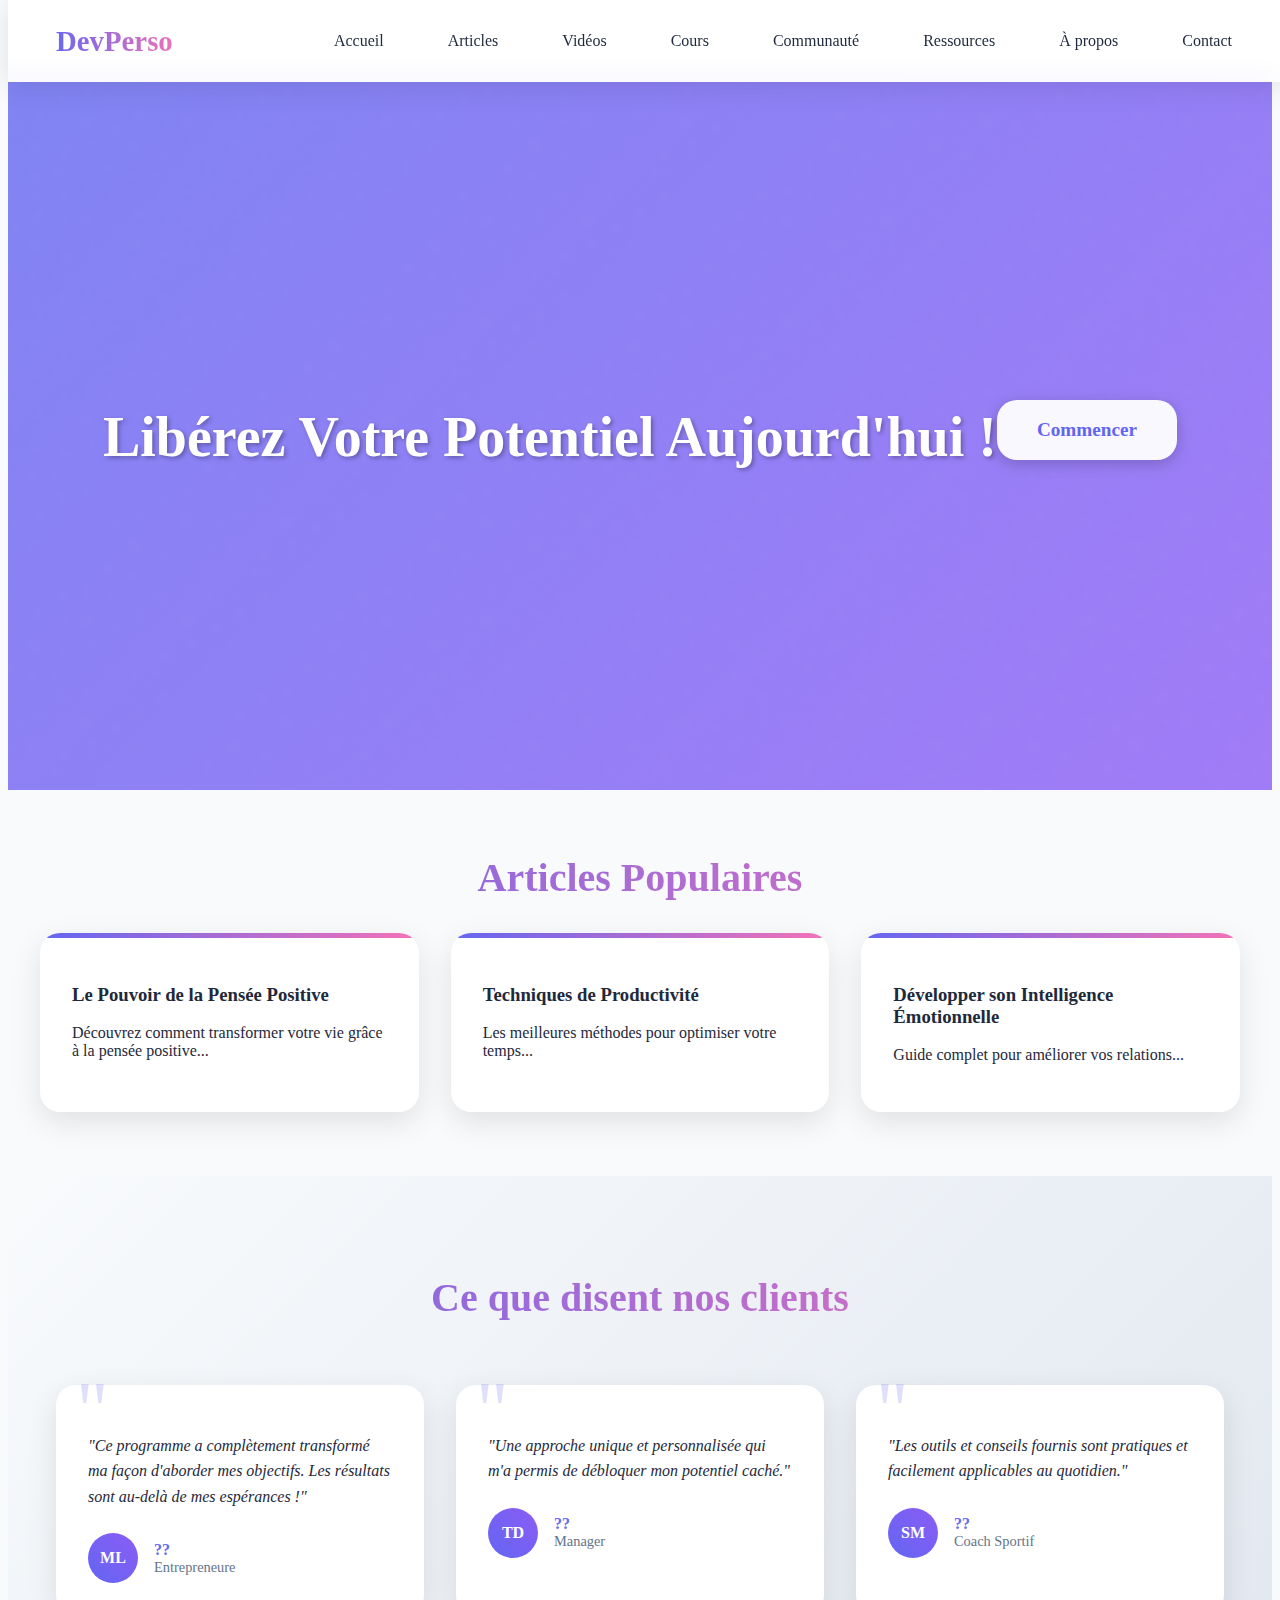
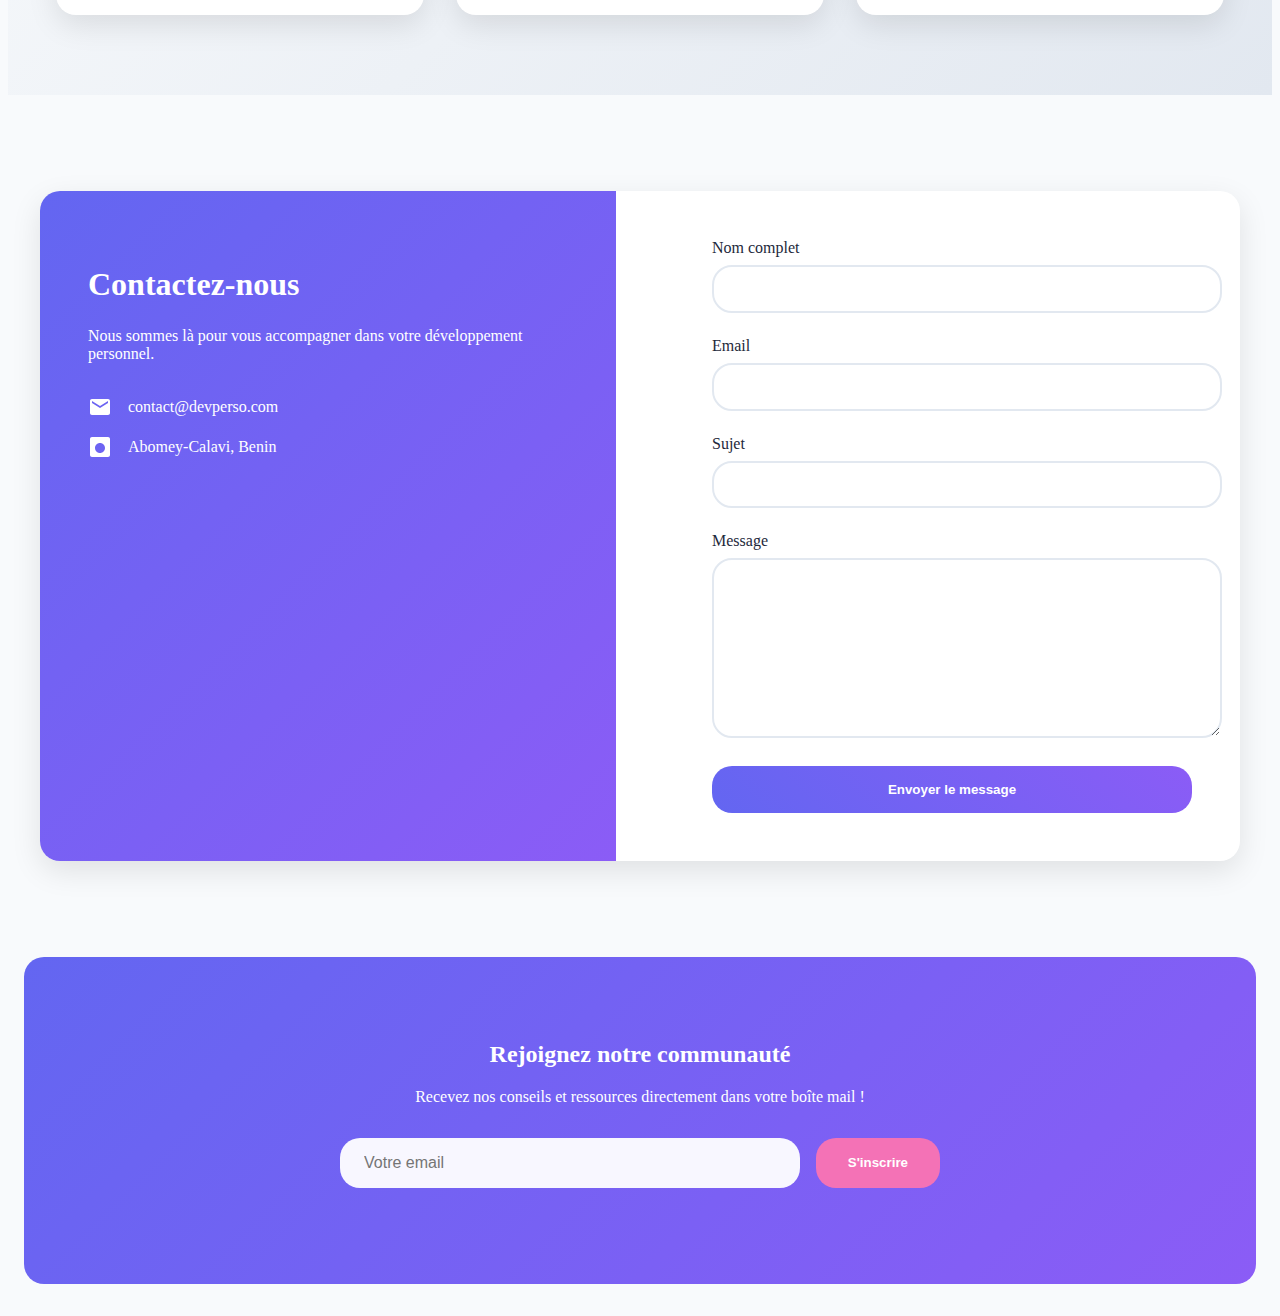
==== commit 2211bcbc: "Update index.html" ====
--- a/index.html
+++ b/index.html
@@ -11,7 +11,7 @@
     <header>
         <div class="header-content">
             <a href="#" class="logo">DevPerso</a>
-            <button class="hamburger">
+            <button class="hamburger" aria-label="Menu">
                 <span></span>
                 <span></span>
                 <span></span>
--- a/Style.css
+++ b/Style.css
@@ -1,8 +1,4 @@
-/* Ajout de styles pour améliorer l'accessibilité */
-:focus {
-    outline: 3px solid var(--primary-color);
-    outline-offset: 2px;
-}
+
 {
             margin: 0;
             padding: 0;
@@ -459,24 +455,59 @@
             top: 0;
         }
 
-        /* Responsive Design for new sections */
-        @media (max-width: 768px) {
-            .contact-container {
-                grid-template-columns: 1fr;
-            }
-
-            .contact-info {
-                padding: 2rem;
-            }
-
-            .contact-form {
-                padding: 2rem;
-            }
-
-            .testimonials-grid {
-                grid-template-columns: 1fr;
-            }
-        }
+       /* Modification du style responsive existant */
+@media (max-width: 768px) {
+    .hamburger {
+        display: flex;
+    }
+
+    nav {
+        position: fixed;
+        top: 70px;
+        left: -100%;
+        width: 100%;
+        height: calc(100vh - 70px);
+        background: rgba(255, 255, 255, 0.95);
+        backdrop-filter: blur(10px);
+        transition: 0.3s;
+    }
+
+    nav.active {
+        left: 0;
+    }
+
+    nav ul {
+        display: flex !important; /* Pour écraser le display: none; précédent */
+        flex-direction: column;
+        align-items: center;
+        justify-content: center;
+        height: 100%;
+        gap: 2rem;
+    }
+
+    nav ul li {
+        width: 100%;
+        text-align: center;
+    }
+
+    nav ul li a {
+        display: block;
+        padding: 1rem;
+        font-size: 1.2rem;
+    }
+
+    .hamburger.active span:nth-child(1) {
+        transform: rotate(45deg) translate(5px, 5px);
+    }
+
+    .hamburger.active span:nth-child(2) {
+        opacity: 0;
+    }
+
+    .hamburger.active span:nth-child(3) {
+        transform: rotate(-45deg) translate(7px, -6px);
+    }
+}
 
         /* High Contrast Mode */
         @media (prefers-contrast: high) {
@@ -499,3 +530,23 @@
                 transition: none !important;
             }
         }
+/* Style du hamburger */
+.hamburger {
+    display: none;
+    flex-direction: column;
+    justify-content: space-around;
+    width: 30px;
+    height: 25px;
+    background: transparent;
+    border: none;
+    cursor: pointer;
+    padding: 0;
+    z-index: 10;
+}
+.hamburger span {
+    width: 100%;
+    height: 3px;
+    background: var(--primary-color);
+    border-radius: 10px;
+    transition: all 0.3s linear;
+}
